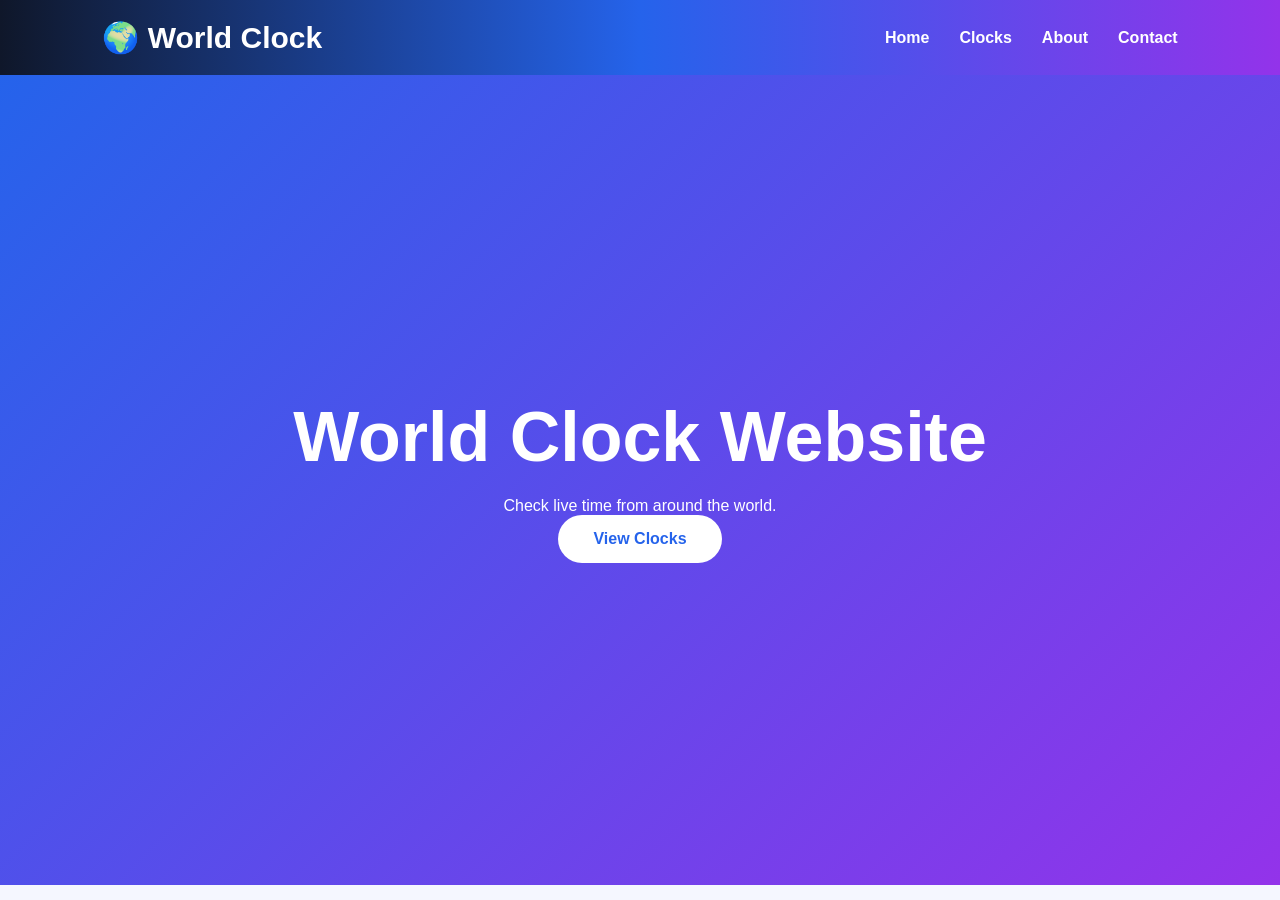
==== index.html @ 51880881 "Add files via upload" ====
<!DOCTYPE html>
<html>
<head>
<title>World Clock</title>
<link rel="stylesheet" href="style.css">
</head>
<body>

<nav>
<div class="logo">🌍 World Clock</div>

<ul>
<li><a href="index.html">Home</a></li>
<li><a href="clocks.html">Clocks</a></li>
<li><a href="about.html">About</a></li>
<li><a href="contact.html">Contact</a></li>
</ul>
</nav>

<section class="hero">
<h1>World Clock Website</h1>
<p>Check live time from around the world.</p>
<a href="clocks.html" class="btn">View Clocks</a>
</section>

</body>
</html>
---- style.css ----
*{
margin:0;
padding:0;
box-sizing:border-box;
font-family:Segoe UI,sans-serif;
}

body{
background:#f5f7ff;
}

nav{
display:flex;
justify-content:space-between;
align-items:center;
padding:20px 8%;
background:linear-gradient(90deg,#0f172a,#2563eb,#9333ea);
}

.logo{
font-size:30px;
font-weight:bold;
color:white;
}

nav ul{
display:flex;
list-style:none;
gap:30px;
}

nav a{
color:white;
text-decoration:none;
font-weight:bold;
}

.hero{
height:90vh;
display:flex;
flex-direction:column;
justify-content:center;
align-items:center;
text-align:center;
color:white;
background:linear-gradient(135deg,#2563eb,#9333ea);
}

.hero h1{
font-size:70px;
margin-bottom:20px;
}

.btn{
background:white;
color:#2563eb;
padding:15px 35px;
border-radius:50px;
text-decoration:none;
font-weight:bold;
}

.clock-container{
display:grid;
grid-template-columns:repeat(auto-fit,minmax(250px,1fr));
gap:25px;
padding:80px;
}

.clock-card{
background:white;
padding:40px;
border-radius:20px;
text-align:center;
box-shadow:0 10px 30px rgba(0,0,0,.1);
}

.clock-card p{
font-size:30px;
font-weight:bold;
color:#2563eb;
margin-top:15px;
}
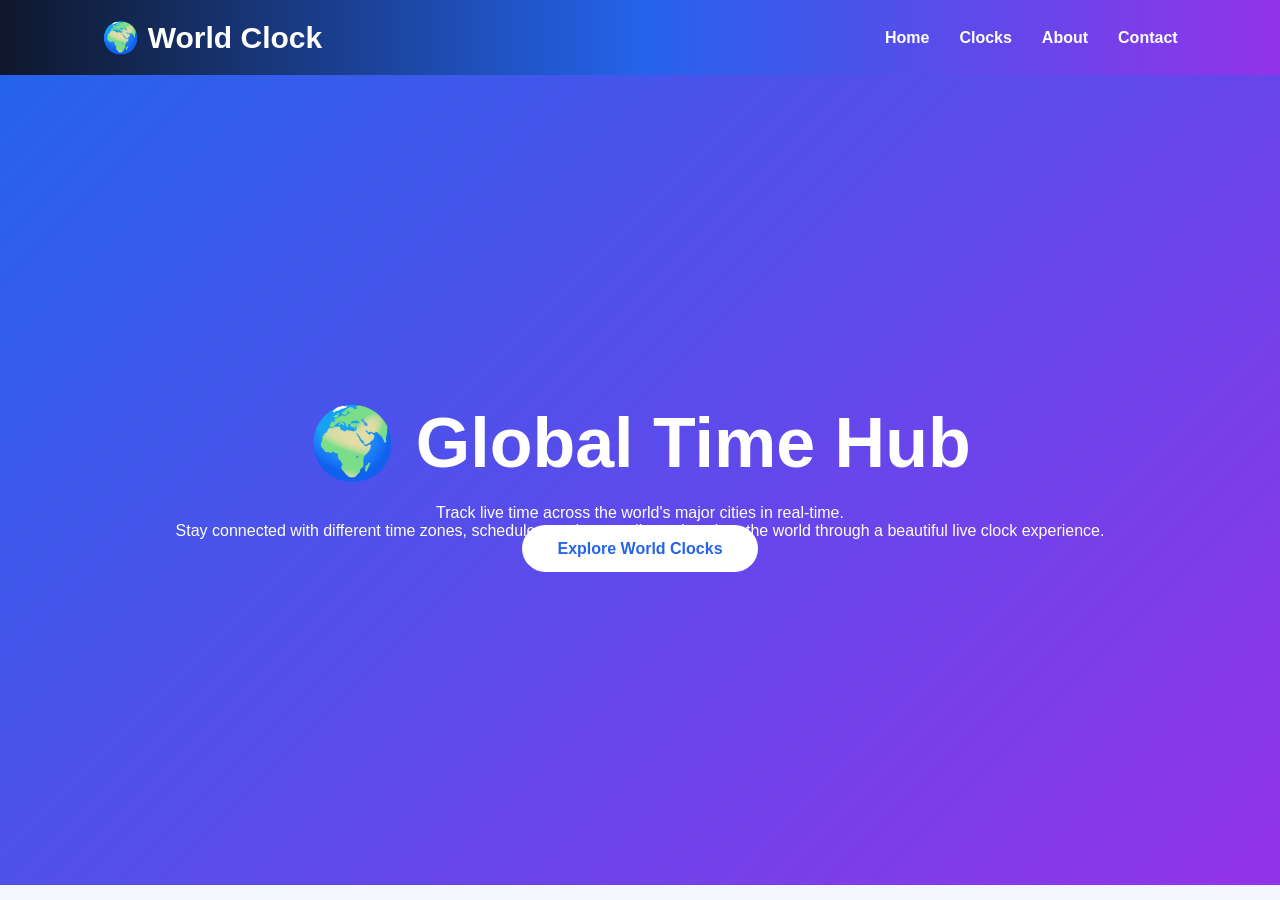
==== commit 268a2dc9: "Update index.html" ====
--- a/index.html
+++ b/index.html
@@ -18,10 +18,27 @@
 </nav>
 
 <section class="hero">
-<h1>World Clock Website</h1>
-<p>Check live time from around the world.</p>
-<a href="clocks.html" class="btn">View Clocks</a>
+
+<div class="hero-content">
+
+<h1>🌍 Global Time Hub</h1>
+
+<p class="tagline">
+Track live time across the world's major cities in real-time.
+</p>
+
+<p class="hero-text">
+Stay connected with different time zones, schedule meetings easily,
+and explore the world through a beautiful live clock experience.
+</p>
+
+<a href="clocks.html" class="btn">
+Explore World Clocks
+</a>
+
+</div>
+
 </section>
 
 </body>
-</html>+</html>
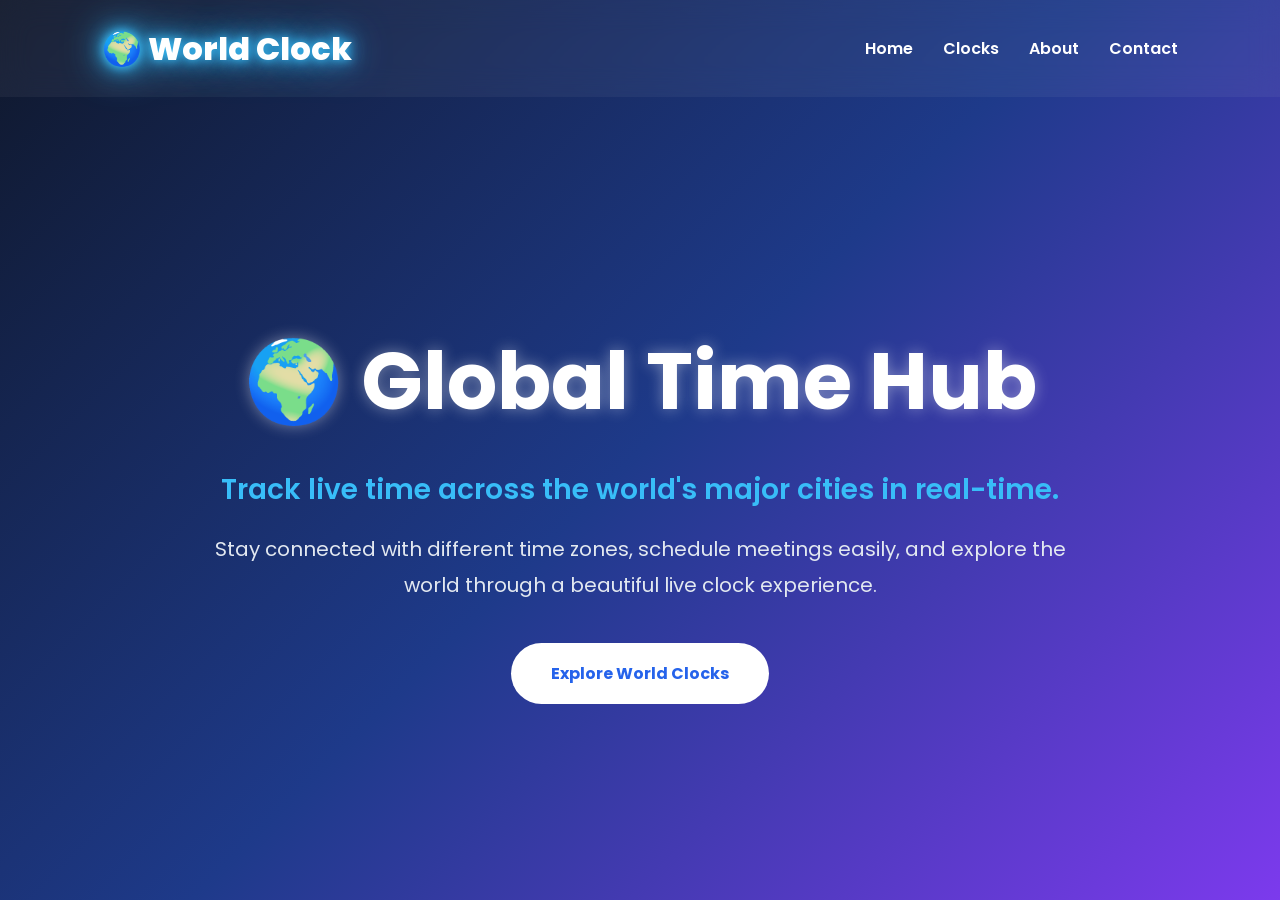
==== commit 9a73074d: "Update index.html" ====
--- a/index.html
+++ b/index.html
@@ -3,6 +3,7 @@
 <head>
 <title>World Clock</title>
 <link rel="stylesheet" href="style.css">
+<link href="https://fonts.googleapis.com/css2?family=Poppins:wght@300;400;600;700;800&display=swap" rel="stylesheet">
 </head>
 <body>
 
--- a/style.css
+++ b/style.css
@@ -1,12 +1,8 @@
-*{
+body{
 margin:0;
-padding:0;
-box-sizing:border-box;
-font-family:Segoe UI,sans-serif;
-}
-
-body{
-background:#f5f7ff;
+font-family:'Poppins',sans-serif;
+background:linear-gradient(135deg,#0f172a,#1e3a8a,#7c3aed);
+min-height:100vh;
 }
 
 nav{
@@ -14,70 +10,86 @@
 justify-content:space-between;
 align-items:center;
 padding:20px 8%;
-background:linear-gradient(90deg,#0f172a,#2563eb,#9333ea);
+background:rgba(255,255,255,.05);
+backdrop-filter:blur(15px);
 }
 
 .logo{
-font-size:30px;
-font-weight:bold;
+font-size:32px;
+font-weight:800;
 color:white;
+
+text-shadow:
+0 0 10px #38bdf8,
+0 0 20px #38bdf8,
+0 0 40px #38bdf8;
 }
 
-nav ul{
+ul{
 display:flex;
+gap:30px;
 list-style:none;
-gap:30px;
 }
 
-nav a{
+ul a{
 color:white;
 text-decoration:none;
-font-weight:bold;
+font-weight:600;
+transition:.3s;
+}
+
+ul a:hover{
+color:#38bdf8;
 }
 
 .hero{
-height:90vh;
+height:85vh;
 display:flex;
-flex-direction:column;
 justify-content:center;
 align-items:center;
 text-align:center;
-color:white;
-background:linear-gradient(135deg,#2563eb,#9333ea);
+padding:0 20px;
+}
+
+.hero-content{
+max-width:900px;
 }
 
 .hero h1{
-font-size:70px;
+font-size:80px;
+color:white;
+margin-bottom:20px;
+
+text-shadow:
+0 0 15px rgba(255,255,255,.4);
+}
+
+.tagline{
+font-size:28px;
+color:#38bdf8;
+font-weight:600;
 margin-bottom:20px;
 }
 
+.hero-text{
+font-size:20px;
+line-height:1.8;
+color:#e2e8f0;
+margin-bottom:40px;
+}
+
 .btn{
+display:inline-block;
+padding:18px 40px;
 background:white;
 color:#2563eb;
-padding:15px 35px;
+font-weight:bold;
+text-decoration:none;
 border-radius:50px;
-text-decoration:none;
-font-weight:bold;
+transition:.4s;
 }
 
-.clock-container{
-display:grid;
-grid-template-columns:repeat(auto-fit,minmax(250px,1fr));
-gap:25px;
-padding:80px;
+.btn:hover{
+transform:translateY(-5px);
+box-shadow:0 15px 40px rgba(255,255,255,.25);
 }
-
-.clock-card{
-background:white;
-padding:40px;
-border-radius:20px;
-text-align:center;
-box-shadow:0 10px 30px rgba(0,0,0,.1);
-}
-
-.clock-card p{
-font-size:30px;
-font-weight:bold;
-color:#2563eb;
-margin-top:15px;
-}
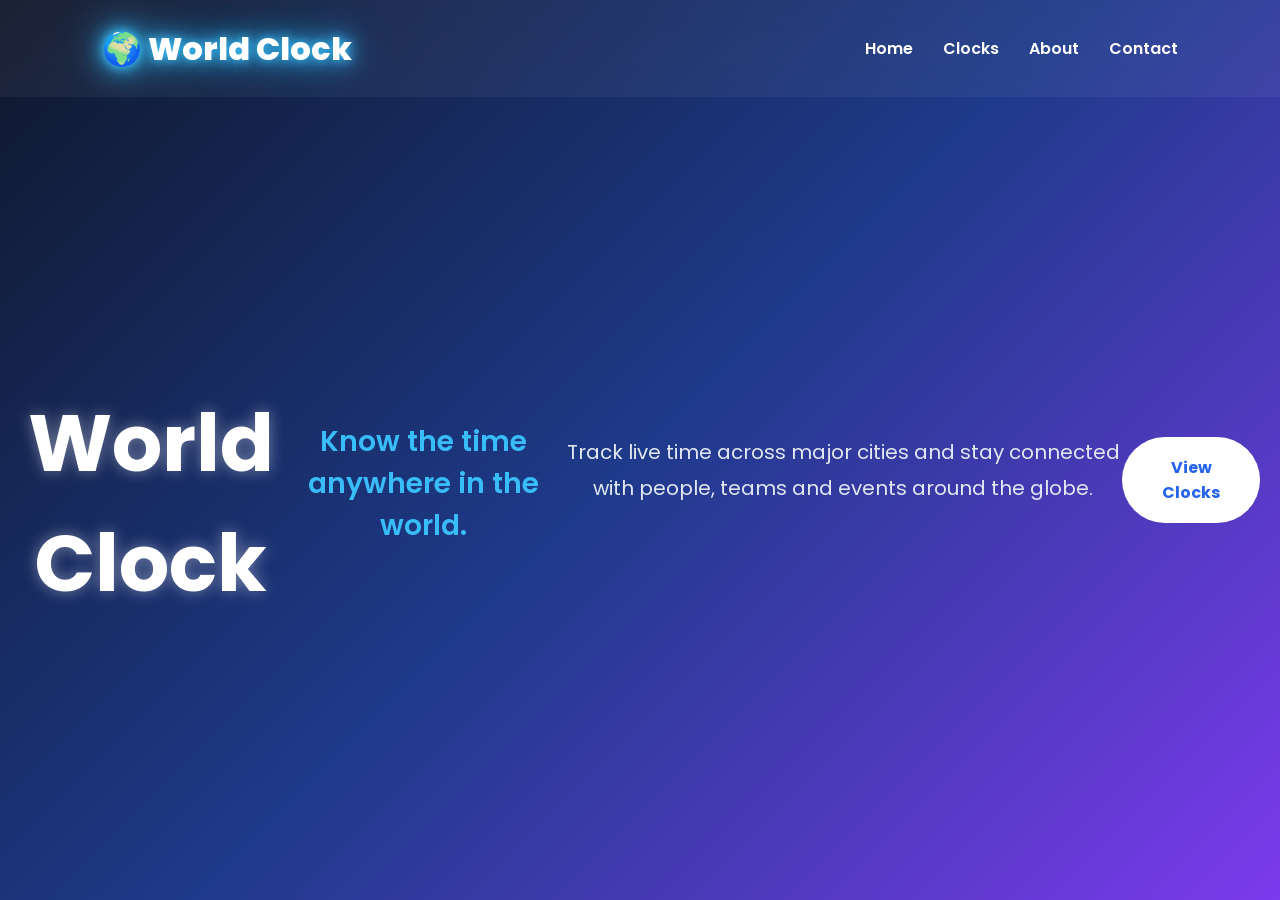
==== commit a8313a6c: "Update index.html" ====
--- a/index.html
+++ b/index.html
@@ -20,24 +20,20 @@
 
 <section class="hero">
 
-<div class="hero-content">
-
-<h1>🌍 Global Time Hub</h1>
+<h1>World Clock</h1>
 
 <p class="tagline">
-Track live time across the world's major cities in real-time.
+Know the time anywhere in the world.
 </p>
 
 <p class="hero-text">
-Stay connected with different time zones, schedule meetings easily,
-and explore the world through a beautiful live clock experience.
+Track live time across major cities and stay connected
+with people, teams and events around the globe.
 </p>
 
 <a href="clocks.html" class="btn">
-Explore World Clocks
+View Clocks
 </a>
-
-</div>
 
 </section>
 
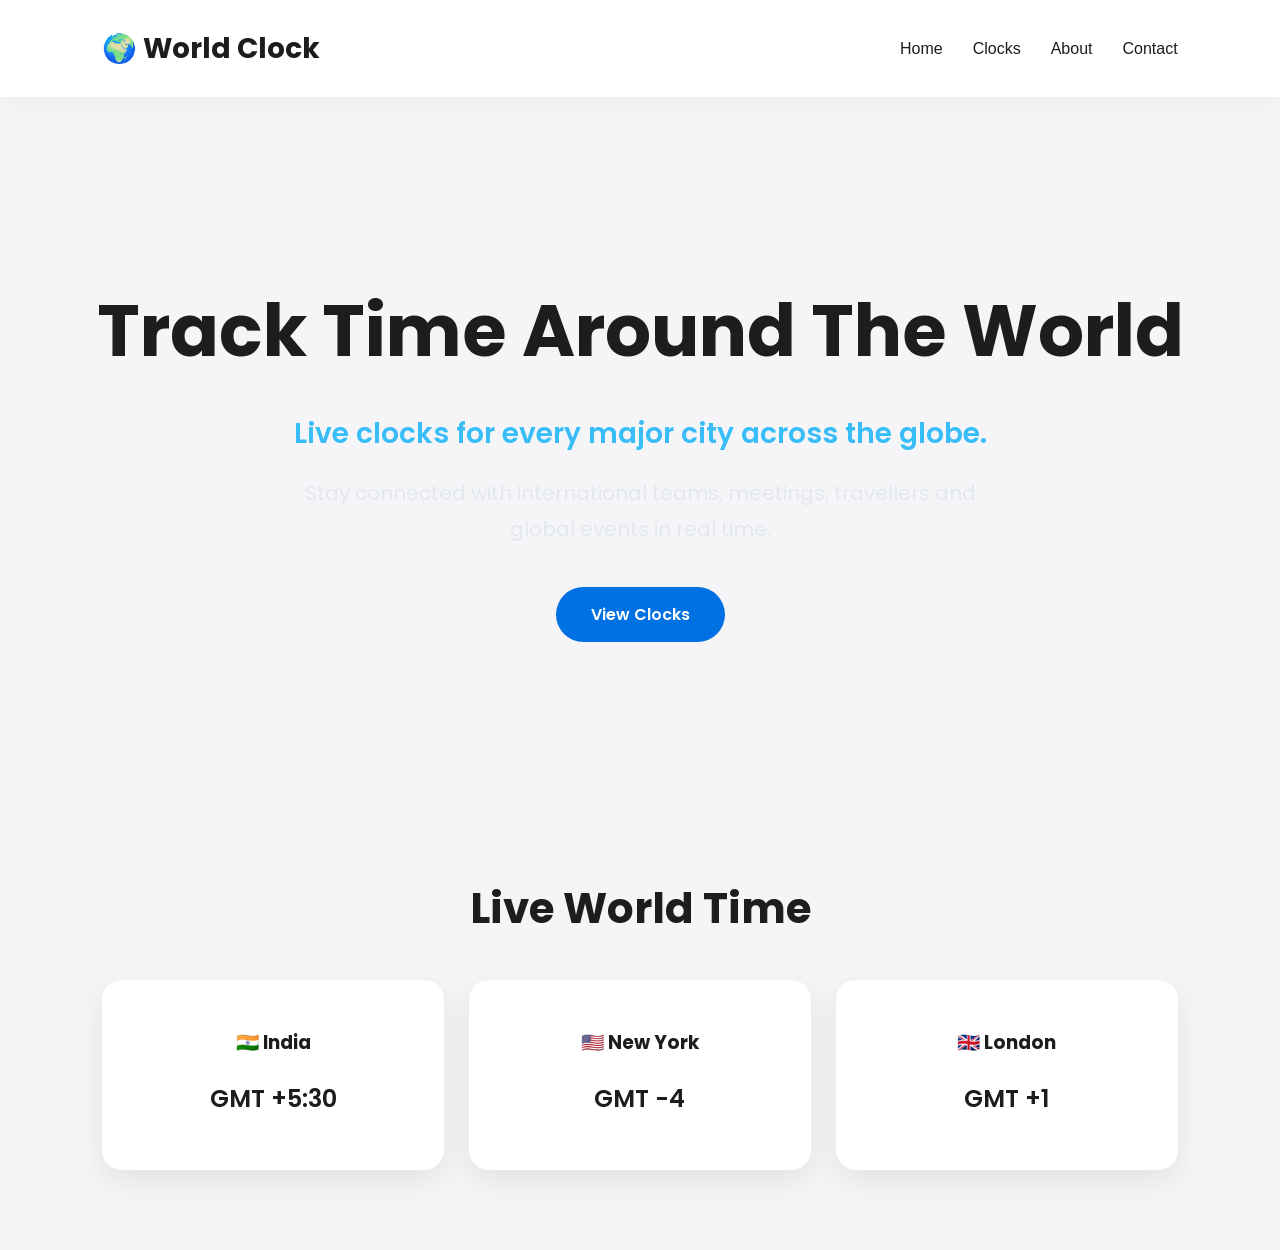
==== commit 53f8b88f: "Update index.html" ====
--- a/index.html
+++ b/index.html
@@ -20,15 +20,15 @@
 
 <section class="hero">
 
-<h1>World Clock</h1>
+<h1>Track Time Around The World</h1>
 
 <p class="tagline">
-Know the time anywhere in the world.
+Live clocks for every major city across the globe.
 </p>
 
 <p class="hero-text">
-Track live time across major cities and stay connected
-with people, teams and events around the globe.
+Stay connected with international teams, meetings,
+travellers and global events in real time.
 </p>
 
 <a href="clocks.html" class="btn">
@@ -36,6 +36,32 @@
 </a>
 
 </section>
+<section class="clock-preview">
 
+<h2>Live World Time</h2>
+
+<div class="clock-grid">
+
+<div class="clock-card">
+<h3>🇮🇳 India</h3>
+<p>GMT +5:30</p>
+</div>
+
+<div class="clock-card">
+<h3>🇺🇸 New York</h3>
+<p>GMT -4</p>
+</div>
+
+<div class="clock-card">
+<h3>🇬🇧 London</h3>
+<p>GMT +1</p>
+</div>
+
+</div>
+
+</section>
+  
+<script src="script.js"></script>
+  
 </body>
 </html>
--- a/style.css
+++ b/style.css
@@ -1,8 +1,8 @@
 body{
 margin:0;
 font-family:'Poppins',sans-serif;
-background:linear-gradient(135deg,#0f172a,#1e3a8a,#7c3aed);
-min-height:100vh;
+background:#f5f5f7;
+color:#1d1d1f;
 }
 
 nav{
@@ -10,19 +10,19 @@
 justify-content:space-between;
 align-items:center;
 padding:20px 8%;
-background:rgba(255,255,255,.05);
-backdrop-filter:blur(15px);
+background:white;
+
+box-shadow:
+0 2px 20px rgba(0,0,0,.05);
+
+position:sticky;
+top:0;
 }
 
 .logo{
-font-size:32px;
-font-weight:800;
-color:white;
-
-text-shadow:
-0 0 10px #38bdf8,
-0 0 20px #38bdf8,
-0 0 40px #38bdf8;
+font-size:28px;
+font-weight:700;
+color:#1d1d1f;
 }
 
 ul{
@@ -32,36 +32,39 @@
 }
 
 ul a{
-color:white;
 text-decoration:none;
-font-weight:600;
-transition:.3s;
+color:#1d1d1f;
+font-weight:500;
 }
 
 ul a:hover{
-color:#38bdf8;
+color:#0071e3;
 }
 
 .hero{
-height:85vh;
-display:flex;
-justify-content:center;
-align-items:center;
+padding:120px 20px;
 text-align:center;
-padding:0 20px;
-}
-
-.hero-content{
-max-width:900px;
 }
 
 .hero h1{
-font-size:80px;
-color:white;
+font-size:72px;
+font-weight:700;
 margin-bottom:20px;
+}
 
-text-shadow:
-0 0 15px rgba(255,255,255,.4);
+.tagline{
+font-size:28px;
+color:#6e6e73;
+margin-bottom:20px;
+}
+
+.hero-text{
+max-width:700px;
+margin:auto;
+font-size:20px;
+line-height:1.8;
+color:#6e6e73;
+margin-bottom:40px;
 }
 
 .tagline{
@@ -80,16 +83,58 @@
 
 .btn{
 display:inline-block;
-padding:18px 40px;
-background:white;
-color:#2563eb;
-font-weight:bold;
+
+padding:15px 35px;
+
+background:#0071e3;
+
+color:white;
+
+border-radius:50px;
+
 text-decoration:none;
-border-radius:50px;
-transition:.4s;
+
+font-weight:600;
+
+transition:.3s;
 }
 
 .btn:hover{
-transform:translateY(-5px);
-box-shadow:0 15px 40px rgba(255,255,255,.25);
+transform:scale(1.05);
 }
+.clock-preview{
+padding:80px 8%;
+text-align:center;
+}
+
+.clock-preview h2{
+font-size:42px;
+margin-bottom:40px;
+}
+
+.clock-grid{
+display:grid;
+grid-template-columns:repeat(auto-fit,minmax(250px,1fr));
+gap:25px;
+}
+
+.clock-card{
+background:white;
+padding:30px;
+border-radius:20px;
+box-shadow:0 10px 30px rgba(0,0,0,.08);
+transition:.3s;
+}
+
+.clock-card:hover{
+transform:translateY(-8px);
+}
+
+.clock-card h3{
+margin-bottom:15px;
+}
+
+.clock-card p{
+font-size:24px;
+font-weight:600;
+}
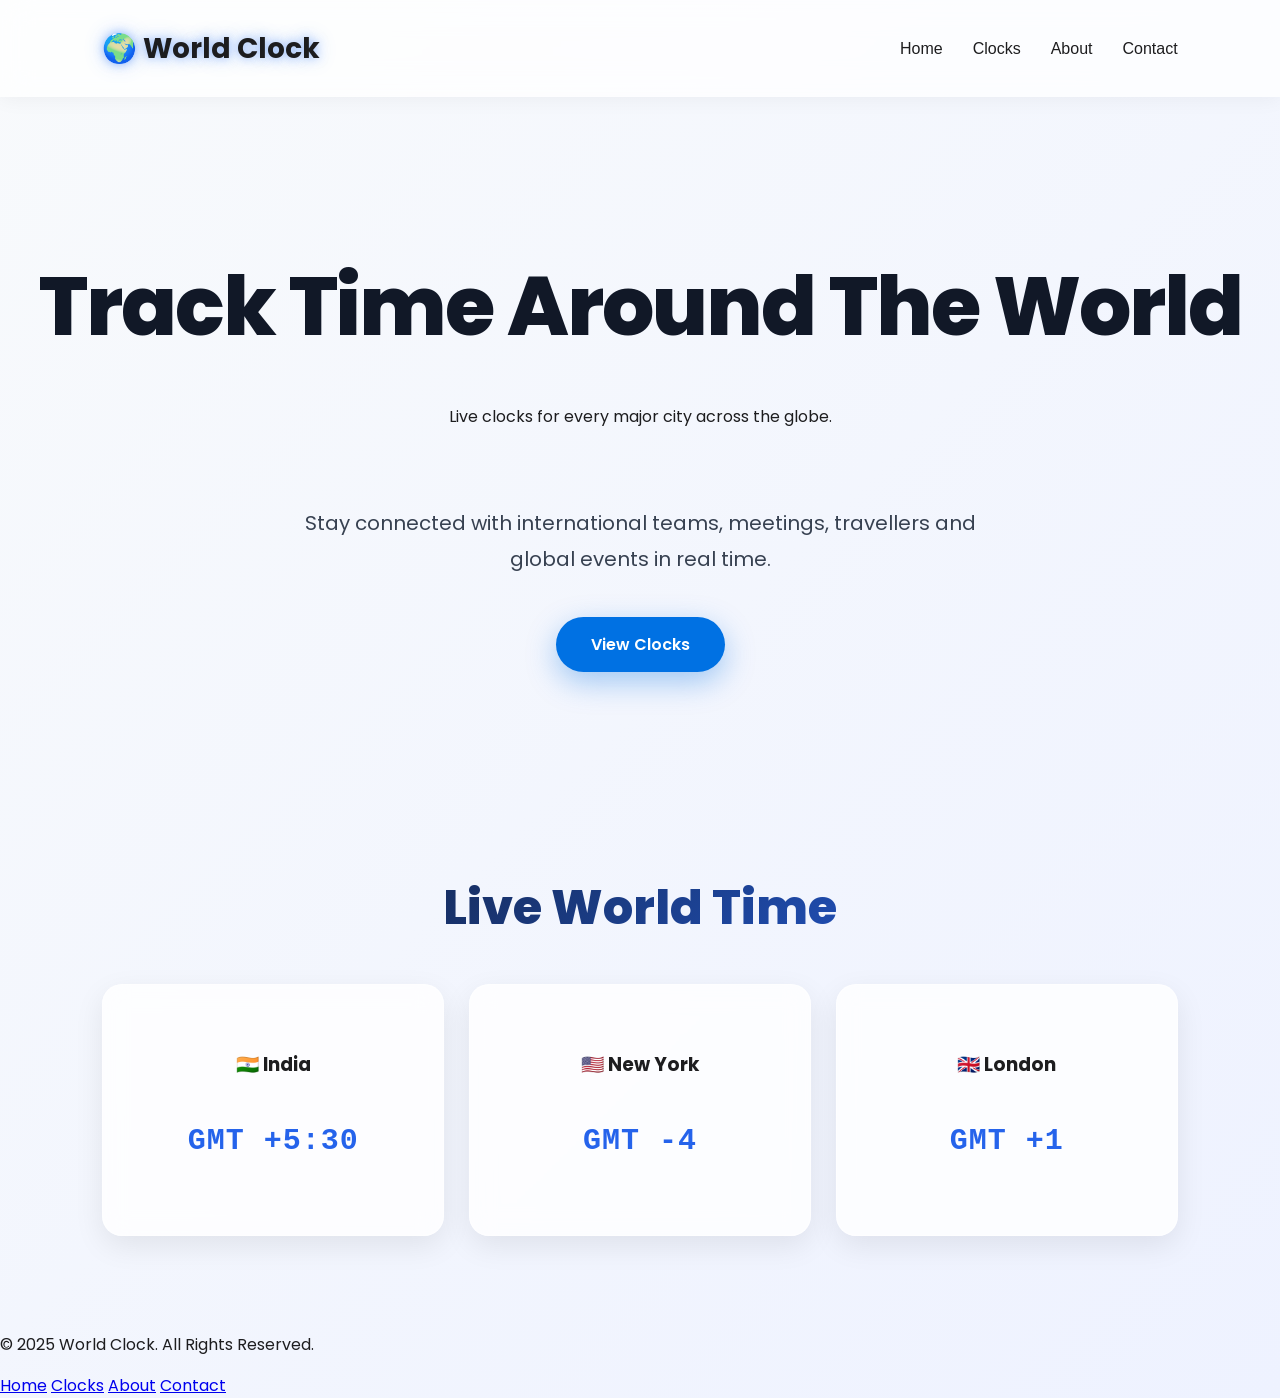
==== commit ce132990: "Update index.html" ====
--- a/index.html
+++ b/index.html
@@ -62,6 +62,16 @@
 </section>
   
 <script src="script.js"></script>
+<footer>
+  <p>© 2025 World Clock. All Rights Reserved.</p>
+
+  <div class="footer-links">
+    <a href="index.html">Home</a>
+    <a href="clocks.html">Clocks</a>
+    <a href="about.html">About</a>
+    <a href="contact.html">Contact</a>
+  </div>
+</footer>
   
 </body>
 </html>
--- a/style.css
+++ b/style.css
@@ -1,7 +1,7 @@
 body{
 margin:0;
 font-family:'Poppins',sans-serif;
-background:#f5f5f7;
+background:linear-gradient(135deg,#f8fafc,#eef2ff);
 color:#1d1d1f;
 }
 
@@ -10,19 +10,24 @@
 justify-content:space-between;
 align-items:center;
 padding:20px 8%;
-background:white;
-
+background:rgba(255,255,255,.75);
+backdrop-filter:blur(15px);
 box-shadow:
 0 2px 20px rgba(0,0,0,.05);
 
 position:sticky;
 top:0;
+z-index:1000;
 }
 
 .logo{
 font-size:28px;
 font-weight:700;
 color:#1d1d1f;
+
+text-shadow:
+0 0 10px rgba(59,130,246,.5),
+0 0 20px rgba(59,130,246,.3);
 }
 
 ul{
@@ -39,22 +44,36 @@
 
 ul a:hover{
 color:#0071e3;
+transition:.3s;
 }
 
 .hero{
-padding:120px 20px;
-text-align:center;
+padding:80px 20px;
+text-align:center;
+min-height:55vh;
+display:flex;
+flex-direction:column;
+justify-content:center;
+align-items:center;
 }
 
 .hero h1{
-font-size:72px;
-font-weight:700;
+font-size:82px;
+font-weight:800;
 margin-bottom:20px;
+letter-spacing:-2px;
+color:#111827;
+}
+
+background:linear-gradient(135deg,#111827,#2563eb);
+-webkit-background-clip:text;
+-webkit-text-fill-color:transparent;
 }
 
 .tagline{
 font-size:28px;
-color:#6e6e73;
+color:#38bdf8;
+font-weight:600;
 margin-bottom:20px;
 }
 
@@ -63,21 +82,7 @@
 margin:auto;
 font-size:20px;
 line-height:1.8;
-color:#6e6e73;
-margin-bottom:40px;
-}
-
-.tagline{
-font-size:28px;
-color:#38bdf8;
-font-weight:600;
-margin-bottom:20px;
-}
-
-.hero-text{
-font-size:20px;
-line-height:1.8;
-color:#e2e8f0;
+color:#374151;
 margin-bottom:40px;
 }
 
@@ -95,21 +100,28 @@
 text-decoration:none;
 
 font-weight:600;
+  
+box-shadow:0 10px 30px rgba(0,113,227,.35);
 
 transition:.3s;
 }
 
 .btn:hover{
-transform:scale(1.05);
-}
+transform:scale(1.08);
+box-shadow:0 10px 30px rgba(0,113,227,.4);
+}
+
 .clock-preview{
 padding:80px 8%;
 text-align:center;
 }
 
 .clock-preview h2{
-font-size:42px;
-margin-bottom:40px;
+font-size:48px;
+font-weight:800;
+background:linear-gradient(135deg,#111827,#2563eb);
+-webkit-background-clip:text;
+-webkit-text-fill-color:transparent;
 }
 
 .clock-grid{
@@ -119,15 +131,24 @@
 }
 
 .clock-card{
-background:white;
-padding:30px;
+background:rgba(255,255,255,.8);
+backdrop-filter:blur(12px);
+padding:35px;
+min-height:180px;
+display:flex;
+flex-direction:column;
+justify-content:center;
+align-items:center;
+text-align:center;
 border-radius:20px;
 box-shadow:0 10px 30px rgba(0,0,0,.08);
 transition:.3s;
+border:1px solid rgba(255,255,255,.5);
 }
 
 .clock-card:hover{
-transform:translateY(-8px);
+transform:translateY(-10px) scale(1.03);
+box-shadow:0 20px 40px rgba(37,99,235,.15);
 }
 
 .clock-card h3{
@@ -135,6 +156,48 @@
 }
 
 .clock-card p{
-font-size:24px;
-font-weight:600;
-}
+font-size:30px;
+font-weight:700;
+color:#2563eb;
+letter-spacing:1px;
+font-family:monospace;
+}
+
+.clock-container{
+padding:80px 8%;
+display:grid;
+grid-template-columns:repeat(auto-fit,minmax(250px,1fr));
+gap:25px;
+}
+
+.time-info{
+display:grid;
+grid-template-columns:repeat(2,1fr);
+gap:25px;
+max-width:900px;
+margin:0 auto 50px;
+}
+
+.time-info .clock-card{
+display:flex;
+flex-direction:column;
+justify-content:center;
+align-items:center;
+text-align:center;
+min-height:220px;
+}
+
+.time-info .clock-card h3,
+.time-info .clock-card p{
+width:100%;
+text-align:center;
+margin:10px 0;
+}
+
+.clock-dashboard h2{
+text-align:center;
+font-size:52px;
+font-weight:800;
+margin-bottom:50px;
+color:#111827;
+}
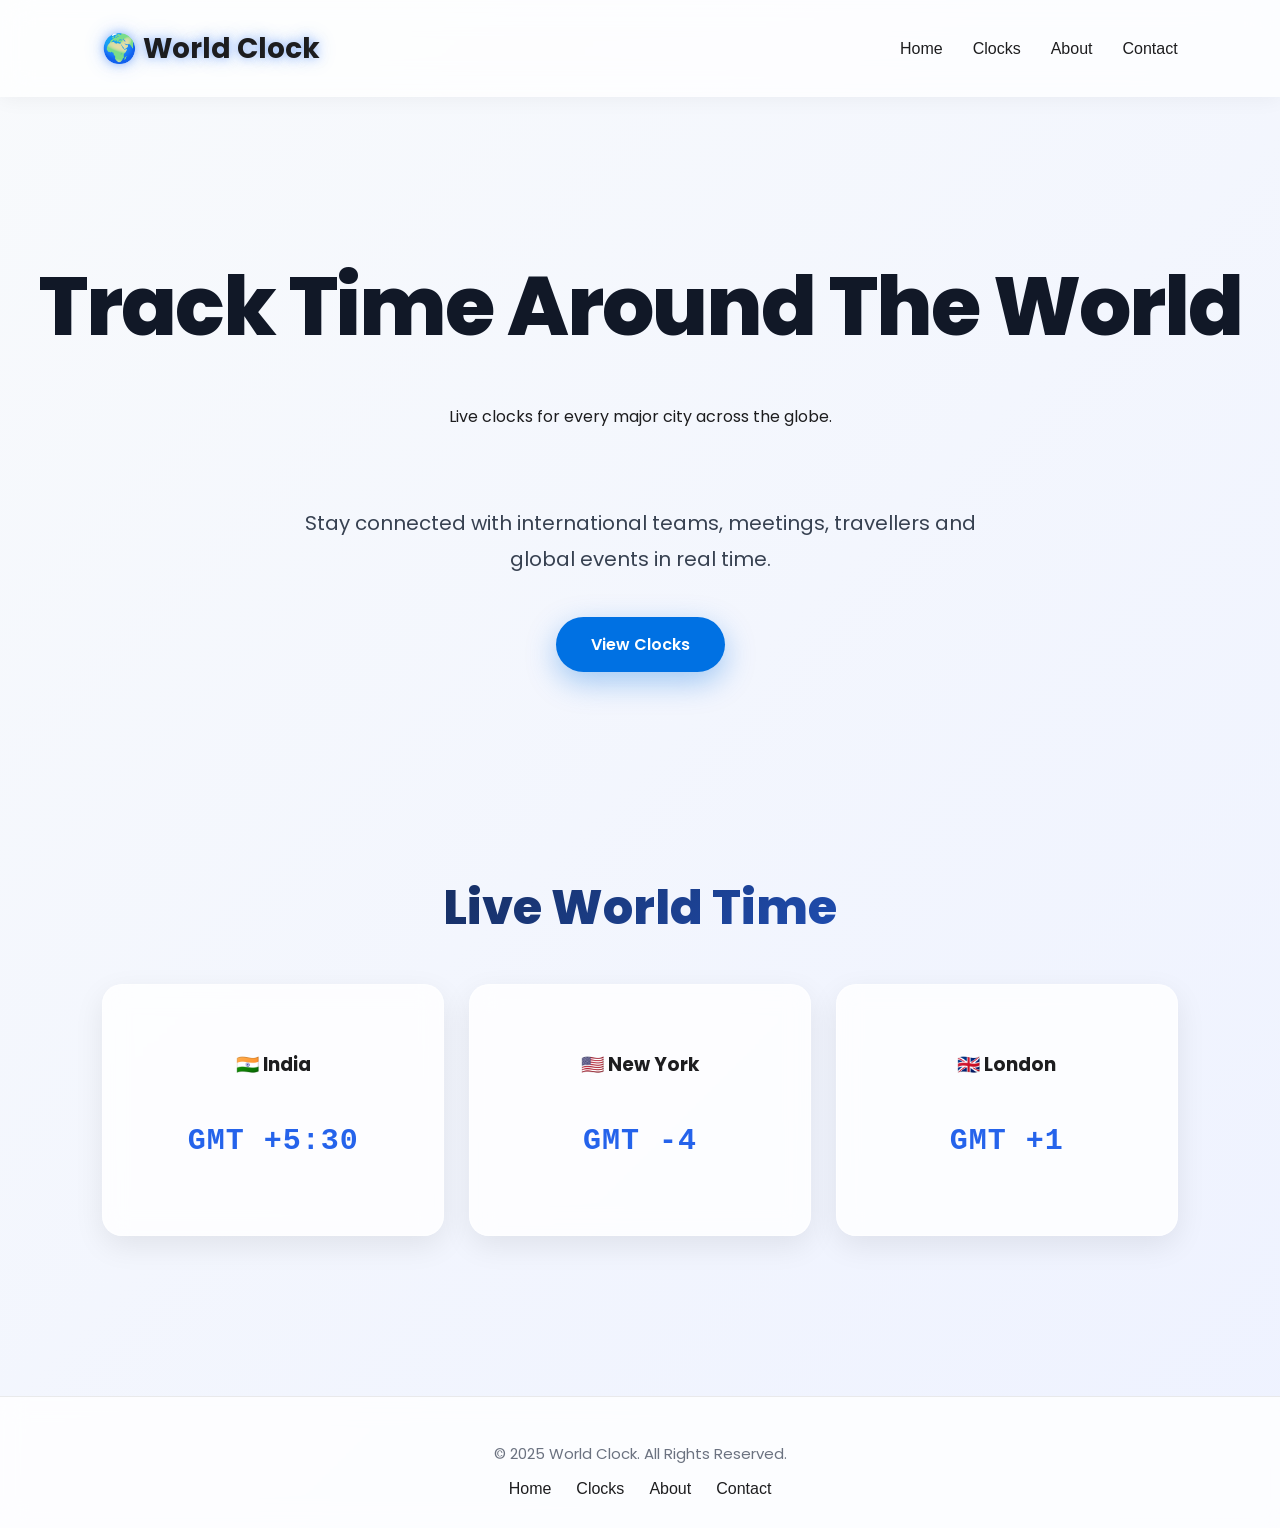
==== commit 8a0f0900: "Update index.html" ====
--- a/index.html
+++ b/index.html
@@ -11,7 +11,7 @@
 <div class="logo">🌍 World Clock</div>
 
 <ul>
-<li><a href="index.html">Home</a></li>
+<li><a href="index.html" class="active">Home</a></li>
 <li><a href="clocks.html">Clocks</a></li>
 <li><a href="about.html">About</a></li>
 <li><a href="contact.html">Contact</a></li>
--- a/style.css
+++ b/style.css
@@ -201,3 +201,36 @@
 margin-bottom:50px;
 color:#111827;
 }
+
+footer{
+background:rgba(255,255,255,.8);
+backdrop-filter:blur(12px);
+padding:30px 20px;
+text-align:center;
+margin-top:80px;
+border-top:1px solid rgba(0,0,0,.08);
+}
+
+footer p{
+margin-bottom:15px;
+font-size:15px;
+color:#6b7280;
+}
+
+.footer-links{
+display:flex;
+justify-content:center;
+gap:25px;
+flex-wrap:wrap;
+}
+
+.footer-links a{
+text-decoration:none;
+color:#1d1d1f;
+font-weight:500;
+transition:.3s;
+}
+
+.footer-links a:hover{
+color:#0071e3;
+}
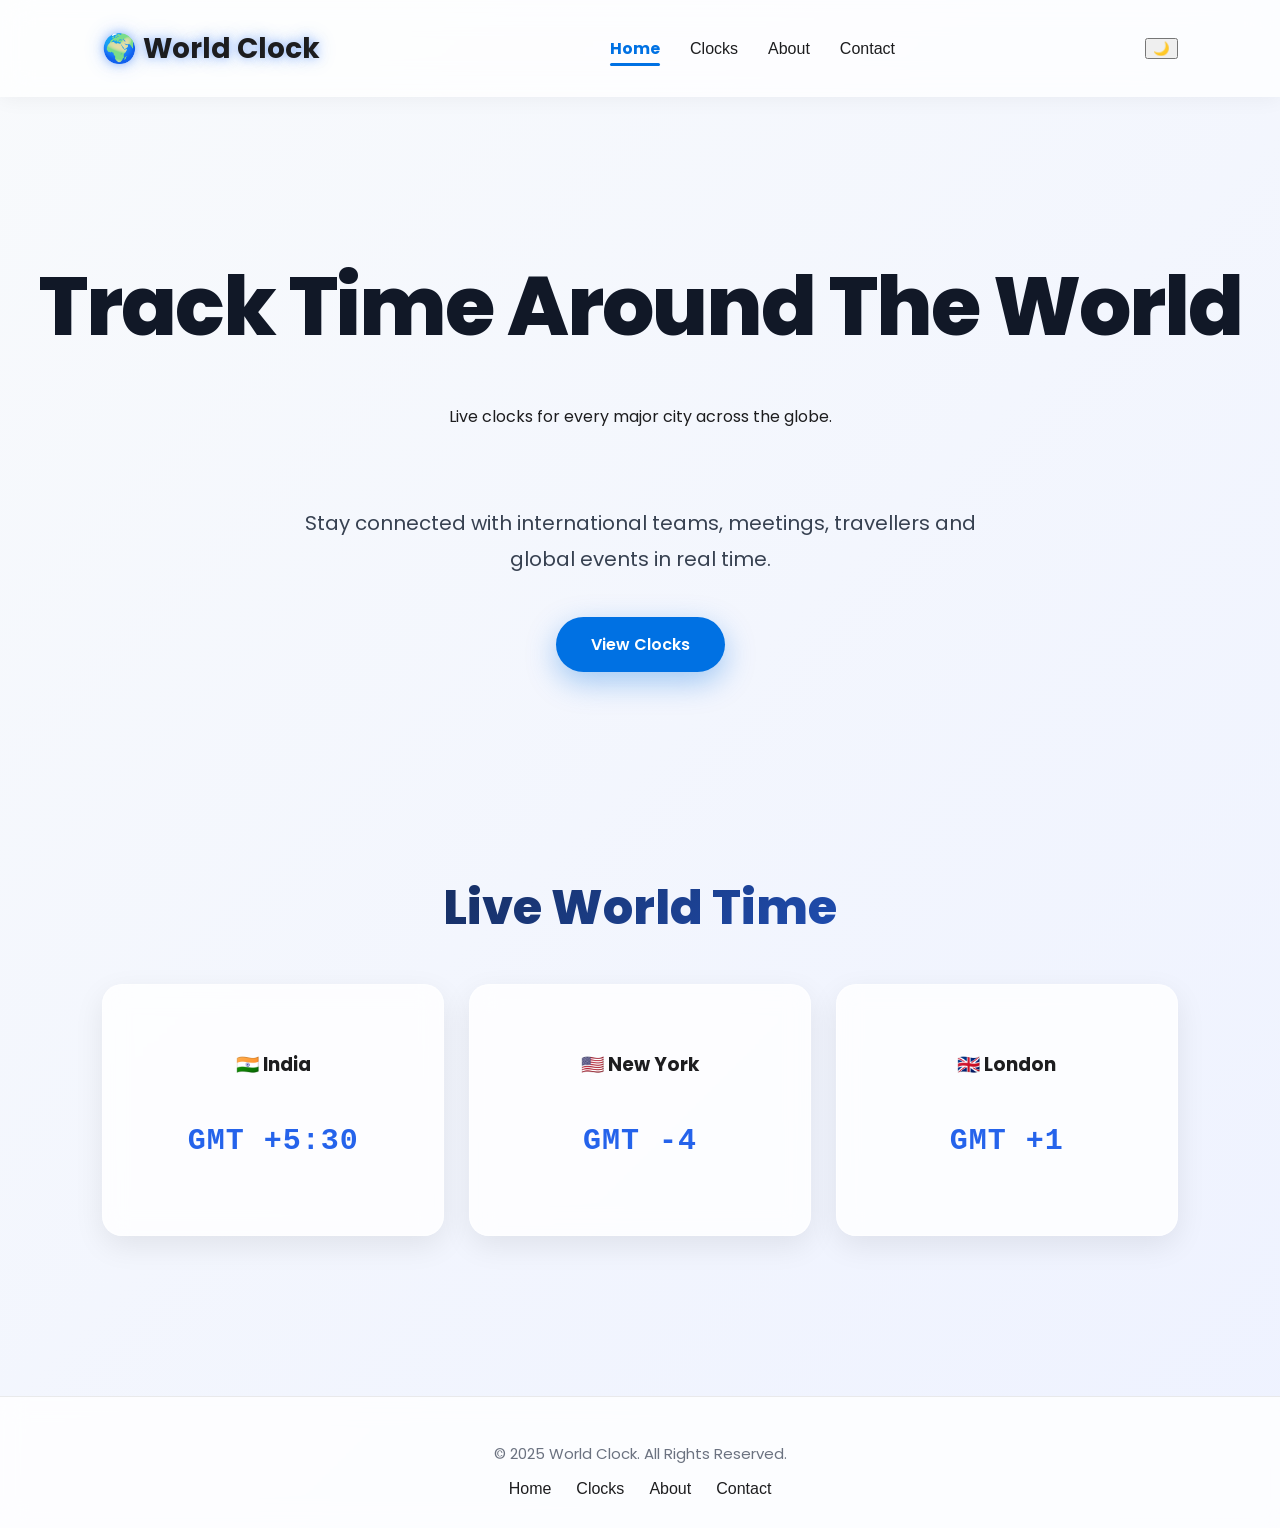
==== commit e18e1f39: "Update index.html" ====
--- a/index.html
+++ b/index.html
@@ -16,6 +16,8 @@
 <li><a href="about.html">About</a></li>
 <li><a href="contact.html">Contact</a></li>
 </ul>
+  
+<button id="theme-toggle">🌙</button>
 </nav>
 
 <section class="hero">
--- a/style.css
+++ b/style.css
@@ -45,6 +45,23 @@
 ul a:hover{
 color:#0071e3;
 transition:.3s;
+}
+
+.active{
+color:#0071e3 !important;
+font-weight:700;
+position:relative;
+}
+
+.active::after{
+content:"";
+position:absolute;
+left:0;
+bottom:-6px;
+width:100%;
+height:3px;
+background:#0071e3;
+border-radius:10px;
 }
 
 .hero{
